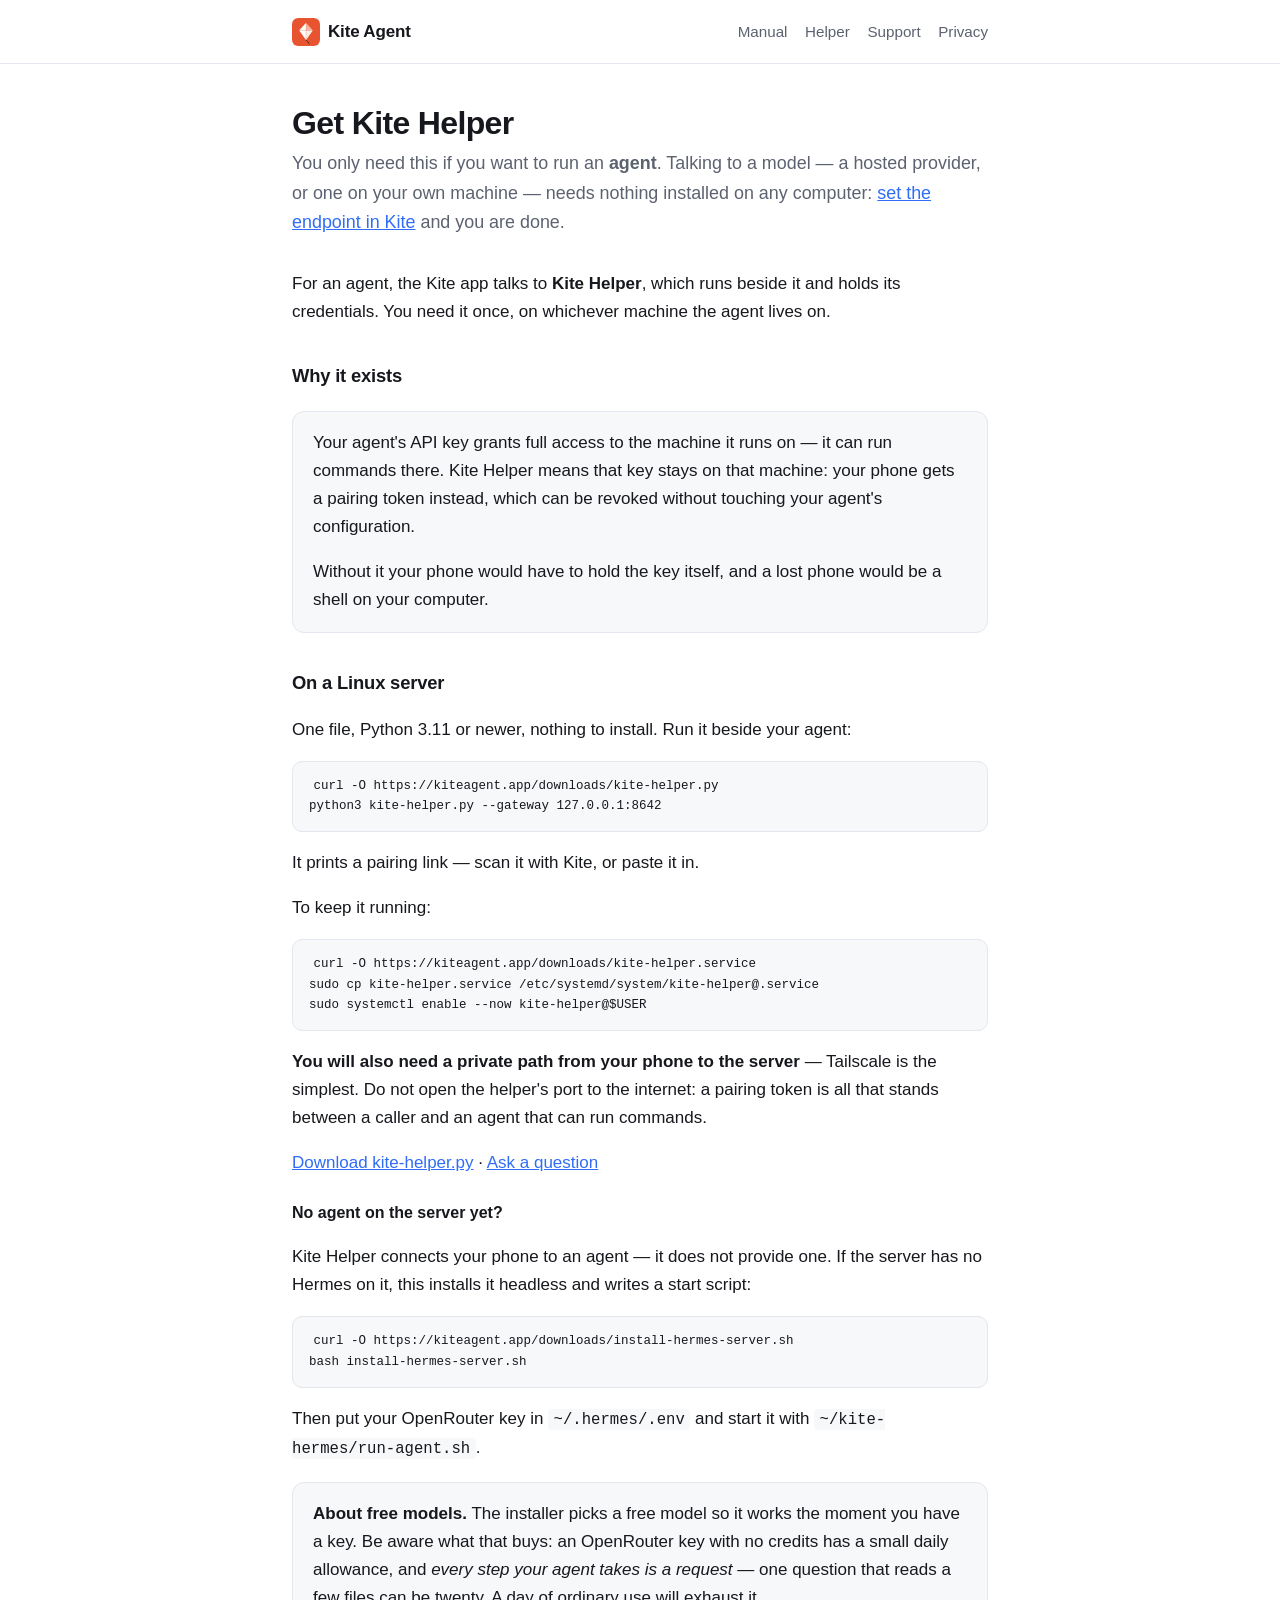
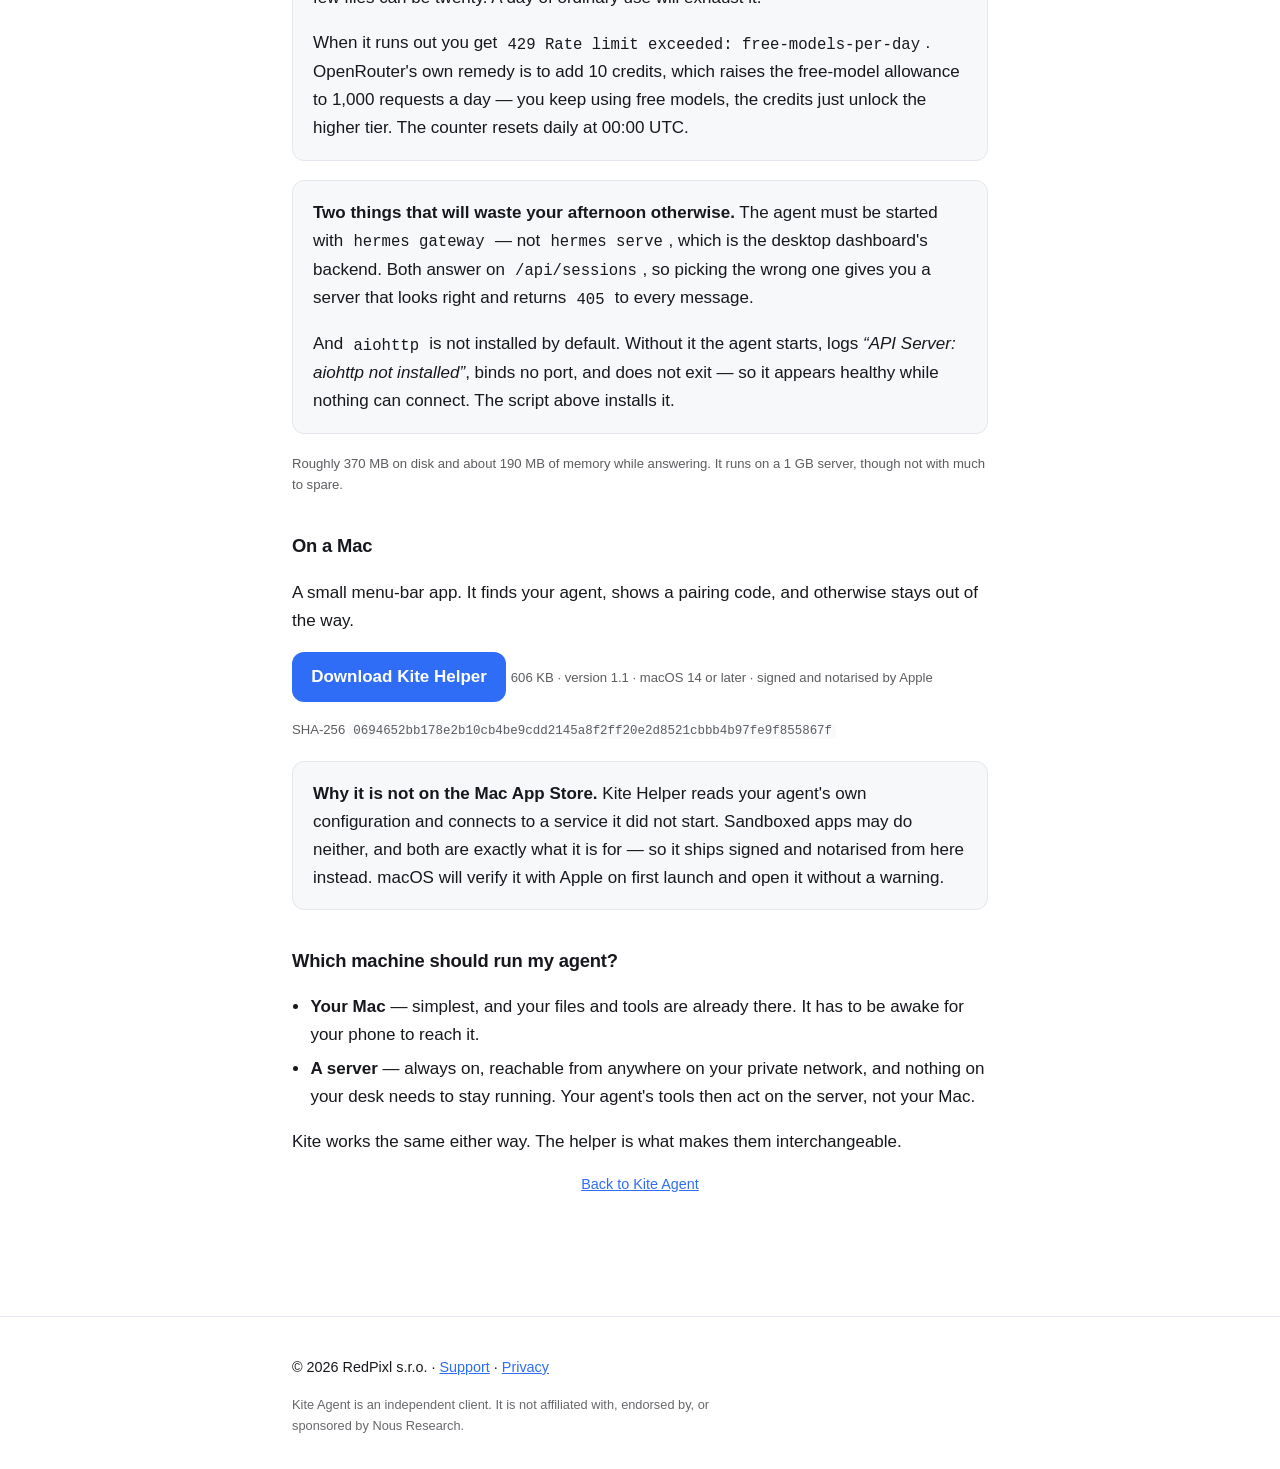
==== download.html @ 04863d1f "Kite Helper 1.1 — bug fixes and improvements Replaces the download with a freshly signed, notarised " ====
<!doctype html>
<html lang="en">
<head>
<meta charset="utf-8">
<meta name="viewport" content="width=device-width, initial-scale=1">
<title>Get Kite Helper — Kite Agent</title>
<meta name="description" content="Kite Helper connects your phone to the Hermes agent on your own machine. Available for Linux servers now; macOS with the app.">
<link rel="canonical" href="https://kiteagent.app/download.html">
<meta property="og:type" content="article">
<meta property="og:url" content="https://kiteagent.app/download.html">
<meta property="og:title" content="Get Kite Helper">
<meta property="og:image" content="https://kiteagent.app/share.png">
<meta name="twitter:card" content="summary_large_image">
<link rel="icon" href="/favicon-32.png" sizes="32x32">
<link rel="apple-touch-icon" href="/apple-touch-icon.png">
<meta name="theme-color" content="#E4552F">
<link rel="stylesheet" href="style.css?v=df9d82b9">
</head>
<body>
<header><div class="wrap">
  <a class="mark" href="/"><img src="/icon-96.png" alt="" width="28" height="28">Kite Agent</a>
  <nav><a href="/manual.html">Manual</a><a href="/download.html">Helper</a><a href="/support.html">Support</a><a href="/privacy.html">Privacy</a></nav>
</div></header>

<main class="wrap">
<h1>Get Kite Helper</h1>
<p class="lede">You only need this if you want to run an <strong>agent</strong>. Talking to a model — a hosted provider, or one on your own machine — needs nothing installed on any computer: <a href="/manual.html#model">set the endpoint in Kite</a> and you are done.</p>
<p>For an agent, the Kite app talks to <strong>Kite Helper</strong>, which runs beside it and holds its credentials. You need it once, on whichever machine the agent lives on.</p>

<h2>Why it exists</h2>
<div class="card">
<p>Your agent's API key grants full access to the machine it runs on — it can run commands there. Kite Helper means that key stays on that machine: your phone gets a pairing token instead, which can be revoked without touching your agent's configuration.</p>
<p>Without it your phone would have to hold the key itself, and a lost phone would be a shell on your computer.</p>
</div>

<h2>On a Linux server</h2>
<p>One file, Python 3.11 or newer, nothing to install. Run it beside your agent:</p>
<pre><code>curl -O https://kiteagent.app/downloads/kite-helper.py
python3 kite-helper.py --gateway 127.0.0.1:8642</code></pre>
<p>It prints a pairing link — scan it with Kite, or paste it in.</p>
<p>To keep it running:</p>
<pre><code>curl -O https://kiteagent.app/downloads/kite-helper.service
sudo cp kite-helper.service /etc/systemd/system/kite-helper@.service
sudo systemctl enable --now kite-helper@$USER</code></pre>
<p><strong>You will also need a private path from your phone to the server</strong> — Tailscale is the simplest. Do not open the helper's port to the internet: a pairing token is all that stands between a caller and an agent that can run commands.</p>
<p><a href="/downloads/kite-helper.py">Download kite-helper.py</a> · <a href="https://github.com/jirivatka/Kite-Agent-Support/discussions">Ask a question</a></p>

<h3>No agent on the server yet?</h3>
<p>Kite Helper connects your phone to an agent — it does not provide one. If the server has no Hermes on it, this installs it headless and writes a start script:</p>
<pre><code>curl -O https://kiteagent.app/downloads/install-hermes-server.sh
bash install-hermes-server.sh</code></pre>
<p>Then put your OpenRouter key in <code>~/.hermes/.env</code> and start it with <code>~/kite-hermes/run-agent.sh</code>.</p>
<div class="card">
<p><strong>About free models.</strong> The installer picks a free model so it works the moment you have a key. Be aware what that buys: an OpenRouter key with no credits has a small daily allowance, and <em>every step your agent takes is a request</em> — one question that reads a few files can be twenty. A day of ordinary use will exhaust it.</p>
<p>When it runs out you get <code>429 Rate limit exceeded: free-models-per-day</code>. OpenRouter's own remedy is to add 10 credits, which raises the free-model allowance to 1,000 requests a day — you keep using free models, the credits just unlock the higher tier. The counter resets daily at 00:00 UTC.</p>
</div>
<div class="card">
<p><strong>Two things that will waste your afternoon otherwise.</strong> The agent must be started with <code>hermes gateway</code> — not <code>hermes serve</code>, which is the desktop dashboard's backend. Both answer on <code>/api/sessions</code>, so picking the wrong one gives you a server that looks right and returns <code>405</code> to every message.</p>
<p>And <code>aiohttp</code> is not installed by default. Without it the agent starts, logs <em>“API Server: aiohttp not installed”</em>, binds no port, and does not exit — so it appears healthy while nothing can connect. The script above installs it.</p>
</div>
<p class="meta">Roughly 370 MB on disk and about 190 MB of memory while answering. It runs on a 1 GB server, though not with much to spare.</p>

<h2>On a Mac</h2>
<p>A small menu-bar app. It finds your agent, shows a pairing code, and otherwise stays out of the way.</p>
<p><a class="download" href="/downloads/KiteHelper.dmg">Download Kite Helper</a> <span class="meta">606 KB · version 1.1 · macOS 14 or later · signed and notarised by Apple</span></p>
<p class="meta">SHA-256 <code>0694652bb178e2b10cb4be9cdd2145a8f2ff20e2d8521cbbb4b97fe9f855867f</code></p>
<div class="card">
<p><strong>Why it is not on the Mac App Store.</strong> Kite Helper reads your agent's own configuration and connects to a service it did not start. Sandboxed apps may do neither, and both are exactly what it is for — so it ships signed and notarised from here instead. macOS will verify it with Apple on first launch and open it without a warning.</p>
</div>

<h2>Which machine should run my agent?</h2>
<ul>
  <li><strong>Your Mac</strong> — simplest, and your files and tools are already there. It has to be awake for your phone to reach it.</li>
  <li><strong>A server</strong> — always on, reachable from anywhere on your private network, and nothing on your desk needs to stay running. Your agent's tools then act on the server, not your Mac.</li>
</ul>
<p>Kite works the same either way. The helper is what makes them interchangeable.</p>

<p class="updated"><a href="/">Back to Kite Agent</a></p>
</main>

<footer><div class="wrap">
<p>© 2026 RedPixl s.r.o. · <a href="/support.html">Support</a> · <a href="/privacy.html">Privacy</a></p>
<p class="fineprint">Kite Agent is an independent client. It is not affiliated with, endorsed by, or sponsored by Nous Research.</p>
</div></footer>
<!-- Cloudflare Web Analytics — cookieless, no cross-site tracking. See /privacy.html -->
<script type='module' src='https://static.cloudflareinsights.com/beacon.min.js' data-cf-beacon='{"token": "73a5990c2cba4c96b40e4c8363a0e0a8"}'></script>
</body>
</html>
---- style.css ----
/* One stylesheet, no external assets — these pages must render if a CDN is
   blocked, and App Review fetches them from who-knows-where. */
:root {
  --ink: #16181d;
  --muted: #5c6270;
  --line: #e3e6ec;
  --bg: #ffffff;
  --accent: #2f6df6;
  --surface: #f7f8fa;
}
@media (prefers-color-scheme: dark) {
  :root {
    --ink: #e9ecf2; --muted: #9aa2b1; --line: #262a33;
    --bg: #0f1115; --accent: #6f9bff; --surface: #161920;
  }
}
* { box-sizing: border-box; }
body {
  margin: 0; background: var(--bg); color: var(--ink);
  font: 17px/1.65 -apple-system, BlinkMacSystemFont, "Segoe UI", Roboto, sans-serif;
  -webkit-text-size-adjust: 100%;
}
.wrap { max-width: 46rem; margin: 0 auto; padding: 2.5rem 1.25rem 5rem; }
/* Sticky, so the way out of a page is always one tap away rather than a scroll
   back to the top. Translucent rather than solid: content visibly passing under
   it reads as a layer, where an opaque bar reads as a gap in the page. */
header {
  position: sticky;
  top: 0;
  z-index: 20;
  border-bottom: 1px solid var(--line);
  background: var(--bg);
}
@supports (backdrop-filter: blur(1px)) {
  header {
    background: color-mix(in srgb, var(--bg) 80%, transparent);
    backdrop-filter: saturate(1.8) blur(14px);
    -webkit-backdrop-filter: saturate(1.8) blur(14px);
  }
}
/* Keeps any future in-page anchor from landing underneath the bar. */
html { scroll-padding-top: 4.5rem; }
header .wrap { padding: 1.1rem 1.25rem; display: flex; align-items: center; gap: .7rem; }
.mark { font-weight: 650; letter-spacing: -.01em; text-decoration: none; color: var(--ink); }
nav { margin-left: auto; display: flex; gap: 1.1rem; }
nav a { color: var(--muted); text-decoration: none; font-size: .95rem; }
nav a:hover { color: var(--ink); }
h1 { font-size: 2rem; line-height: 1.2; letter-spacing: -.02em; margin: 0 0 .4rem; }
h2 { font-size: 1.15rem; margin: 2.2rem 0 .6rem; letter-spacing: -.01em; }
h3 { font-size: 1rem; margin: 1.4rem 0 .4rem; }
p, li { color: var(--ink); }
.lede { font-size: 1.12rem; color: var(--muted); margin: 0 0 2rem; }
/* Centred, because it sits directly under the centred icon and wordmark —
   left-aligning it there reads as a mistake rather than a choice. */
.updated {
  color: var(--muted);
  font-size: .9rem;
  margin: 0 auto 2.5rem;
  text-align: center;
  max-width: 46ch;
}
a { color: var(--accent); }
ul { padding-left: 1.15rem; }
li { margin: .35rem 0; }
.card {
  background: var(--surface); border: 1px solid var(--line);
  border-radius: 12px; padding: 1.1rem 1.25rem; margin: 1.2rem 0;
}
.card p:last-child, .card ul:last-child { margin-bottom: 0; }
.card p:first-child { margin-top: 0; }
table { width: 100%; border-collapse: collapse; margin: 1rem 0; font-size: .96rem; }
th, td { text-align: left; padding: .55rem .6rem; border-bottom: 1px solid var(--line); vertical-align: top; }
th { color: var(--muted); font-weight: 600; font-size: .88rem; }
code { font-size: .92em; background: var(--surface); padding: .1em .35em; border-radius: 4px; }
footer { border-top: 1px solid var(--line); color: var(--muted); font-size: .9rem; }
footer .wrap { padding: 1.5rem 1.25rem; }

/* Wordmark: icon plus name. The icon carries the identity in a browser tab and
   on a home screen, where a text mark is invisible. */
.mark {
  display: inline-flex;
  align-items: center;
  gap: .5rem;
}
.mark img {
  border-radius: 22%;
  display: block;
}
/* Without this the name wraps under the icon on a narrow phone, which made the
   sticky bar 92px tall — a ninth of the screen, permanently. */
.mark { white-space: nowrap; }

/* ⚠️ The nav overflowed the viewport on a 375px phone — four links plus the
   wordmark measured 396px, so EVERY page scrolled sideways. On the site for an
   iPhone app, seen mostly on iPhones. It predates the screenshot work; it was
   found by measuring scrollWidth against clientWidth rather than by looking,
   because a 21px overflow is easy to miss and easy to blame on the page.
   Tightening the gap and letting the labels shrink keeps one row without
   hiding anything. */
@media (max-width: 430px) {
  header .wrap { gap: .4rem; }
  nav { gap: .7rem; }
  nav a { font-size: .85rem; }
}
@media (max-width: 360px) {
  nav { gap: .55rem; }
  nav a { font-size: .8rem; }
}

/* Attribution line. Deliberately quiet — it is a legal necessity, not a claim. */
.fineprint {
  font-size: .8rem;
  opacity: .65;
  margin-top: .5rem;
  max-width: 60ch;
}

/* The icon at a size where it reads as a product, near the end where someone
   has finished reading and is deciding whether they want it. */
.hero-mark {
  text-align: center;
  margin: 3.5rem 0 2rem;
}
.hero-mark img {
  border-radius: 22%;
  box-shadow: 0 8px 28px rgb(0 0 0 / .18);
  max-width: 40vw;
  height: auto;
}
.hero-mark p {
  margin-top: .9rem;
  font-weight: 600;
  letter-spacing: -.01em;
}


/* Screenshots — a grid, not a strip.
   A horizontal strip hides everything past the first two: people do not reliably
   scroll sideways, so four screenshots become two. A grid shows all six at once.
   The cost is size on a phone, where three columns become two — worth it, because
   recognising the shape of six screens beats reading one and missing the rest.
   auto-fit does the responsive work without media queries. */
.shots {
  display: grid;
  /* Three across, not auto-fit. auto-fit packed four into the row and
     orphaned two, which reads as a mistake; six in two rows of three is
     balanced. Two columns below 520px, where three would be unreadably narrow. */
  grid-template-columns: repeat(3, 1fr);
  gap: 1.25rem 1rem;
  margin: 2rem 0 2.5rem;
  max-width: 720px;
}
.shots figure { margin: 0; }

/* ---- Device frames ------------------------------------------------------
   A screenshot on a white page reads as a picture of an interface. The same
   screenshot inside a bezel reads as a phone someone is holding, and that is
   the difference between "here is a design" and "here is a thing that runs".

   Drawn in CSS rather than composited into the PNGs: the images stay exactly
   what the simulator produced, so they can go to App Store Connect unedited,
   and a frame that is CSS costs nothing to restyle later. It also stays sharp
   at any density, which a baked-in bezel does not. */
.device {
  display: block;
  padding: 5px;
  border-radius: 20px;
  background: linear-gradient(160deg, #d8dbe2, #a9aeb9 40%, #cfd3db);
  box-shadow:
    0 1px 0 rgb(255 255 255 / .55) inset,
    0 10px 28px rgb(0 0 0 / .18);
}
.device img {
  width: 100%;
  height: auto;
  display: block;
  border-radius: 15px;
  /* The screen sits inside the bezel, not flush with it. Without this line the
     bright screenshot bleeds into the light frame and the whole thing flattens
     back into a rectangle. */
  box-shadow: 0 0 0 1px rgb(0 0 0 / .28);
}
@media (prefers-color-scheme: dark) {
  .device {
    background: linear-gradient(160deg, #4a4f5a, #2b2f38 40%, #434853);
    box-shadow:
      0 1px 0 rgb(255 255 255 / .10) inset,
      0 10px 28px rgb(0 0 0 / .45);
  }
}

/* ---- The pair -----------------------------------------------------------
   The iPad behind, the phone in front and overhanging it. Overlap rather than
   two tidy objects side by side: side by side reads as a comparison chart,
   which invites working out how they differ. Overlapping reads as one product
   on two screens, which is the actual claim. */
.pair {
  position: relative;
  display: flex;
  align-items: flex-end;
  justify-content: center;
  margin: 2.5rem 0 1rem;
  padding-bottom: 1.5rem;
}
.device-pad { width: min(74%, 430px); border-radius: 26px; }
.device-pad img { border-radius: 21px; }
.device-phone {
  width: min(27%, 158px);
  /* Pulled left over the iPad and dropped below its bottom edge, so the phone
     clearly sits in front rather than merely beside. */
  margin-left: -9%;
  margin-bottom: -1.5rem;
  z-index: 1;
  cursor: zoom-in;
}
.pair-note {
  text-align: center;
  color: var(--muted);
  font-size: .92rem;
  max-width: 34rem;
  margin: 1.5rem auto 2.5rem;
}
@media (max-width: 520px) {
  /* The phone-over-iPad overlap needs width to stay legible. Below this the
     iPad alone says the same thing, and the phone screen is on the grid
     immediately underneath anyway.

     ⚠️ Written as `.pair .device-phone`, two classes, on purpose. As a single
     class it lost to `.shot { display: block }` further down the file — same
     specificity, later wins — so the phone stayed visible on a 375px screen and
     shoved the iPad off the edge. Raising specificity makes it independent of
     where these rules sit in the file, which is worth more than the tidiness of
     matching the selector above. */
  .pair .device-phone { display: none; }
  .pair .device-pad { width: 100%; }
  .pair { padding-bottom: 0; }
}

/* A slight vertical offset on the middle column. Six identical rectangles on a
   strict baseline read as a contact sheet; breaking the line makes it a group
   of objects. Only the middle one moves — offsetting alternates turns an even
   row into a zigzag, which is busier than the page's voice. */
.shots figure:nth-child(3n + 2) { transform: translateY(1.6rem); }
@media (max-width: 520px) {
  .shots figure:nth-child(3n + 2) { transform: none; }
}
.shots figcaption {
  margin-top: .5rem;
  font-size: .8rem;
  opacity: .7;
  text-align: center;
  line-height: 1.3;
}

@media (max-width: 520px) {
  .shots { grid-template-columns: repeat(2, 1fr); }
}

/* Command blocks. The download page is the only place the site asks anyone to
   type something, so this is the one place monospace earns its keep. */
pre {
  background: var(--surface);
  border: 1px solid var(--line);
  border-radius: 10px;
  padding: .9rem 1rem;
  overflow-x: auto;
  font-size: .85rem;
  line-height: 1.5;
}
pre code { font-family: ui-monospace, SFMono-Regular, Menlo, monospace; }

/* The one button on the site that downloads something. Given weight because a
   download page whose download is a text link reads as unfinished. */
.download {
  display: inline-block;
  background: var(--accent);
  color: #fff;
  padding: .7rem 1.2rem;
  border-radius: 12px;
  font-weight: 600;
  text-decoration: none;
}
.download:hover { opacity: .92; }
.meta { font-size: .82rem; opacity: .7; }
.meta code { font-size: .78rem; word-break: break-all; }


/* ---- Hero ---------------------------------------------------------------
   Centred, and the only centred block on the page. The rest is left-aligned
   prose, which is easier to read; a hero is looked at rather than read, and
   centring it separates the pitch from the explanation below it. */
.hero {
  text-align: center;
  margin: 1rem 0 2.5rem;
}
.hero h1 {
  font-size: clamp(2rem, 6vw, 2.6rem);
  margin: .5rem 0 .6rem;
}
.hero .lede {
  max-width: 38rem;
  margin: 0 auto 1.6rem;
}
/* Says the app is not out yet, before anyone taps a button expecting a
   download. The dot carries the meaning at a glance; the word carries it for
   anyone who cannot see the dot. */
.status {
  display: inline-flex;
  align-items: center;
  gap: .45rem;
  font-size: .8rem;
  font-weight: 600;
  letter-spacing: .02em;
  text-transform: uppercase;
  color: var(--muted);
  background: var(--surface);
  border: 1px solid var(--line);
  padding: .3rem .7rem;
  border-radius: 999px;
  margin: 0;
}
.status .dot {
  width: .45rem;
  height: .45rem;
  border-radius: 50%;
  background: #34a853;
}
.cta {
  display: flex;
  flex-wrap: wrap;
  gap: .6rem;
  justify-content: center;
  margin: 0 0 1.1rem;
}
/* The second action, weighted below the first without being hidden. */
.ghost {
  display: inline-block;
  padding: .7rem 1.2rem;
  border-radius: 12px;
  border: 1px solid var(--line);
  background: var(--surface);
  color: var(--ink);
  font-weight: 600;
  text-decoration: none;
}
.ghost:hover { border-color: var(--muted); }
.hero-note {
  font-size: .92rem;
  color: var(--muted);
  max-width: 34rem;
  margin: 0 auto;
}

/* ---- Screenshots, enlargeable ------------------------------------------- */
.shots { margin-inline: auto; }
.shot {
  display: block;
  cursor: zoom-in;
  border-radius: 20px;
}
.shot:focus-visible {
  outline: 2px solid var(--accent);
  outline-offset: 3px;
}
/* The whole device lifts, not the screen inside it. Moving the image alone
   slid the screenshot within its own bezel, which looked like a bug. */
.shot { transition: transform .18s ease, box-shadow .18s ease; }
.shot:hover {
  transform: translateY(-3px);
  box-shadow:
    0 1px 0 rgb(255 255 255 / .55) inset,
    0 16px 34px rgb(0 0 0 / .22);
}
.shots-hint {
  text-align: center;
  font-size: .82rem;
  color: var(--muted);
  /* ⚠️ Positive, not the -1.4rem it used to be. That negative pull was tuned
     for a flat grid; once the middle column drops by 1.6rem the last caption
     lands on top of this line. The offset has to be paid back here. */
  margin: 2.6rem 0 2.5rem;
}
@media (max-width: 520px) {
  /* No stagger below this width, so no debt to repay. */
  .shots-hint { margin: 1rem 0 2.5rem; }
}

/* ---- The viewer ---------------------------------------------------------
   Controls sit below the image rather than over its edges: a phone screenshot
   is nearly as tall as the viewport, so edge arrows would land on top of the
   thing being looked at, and on a narrow screen on top of each other. */
#lightbox {
  border: 0;
  padding: 0;
  margin: 0;
  width: 100vw;
  height: 100dvh;
  max-width: 100vw;
  max-height: 100dvh;
  background: transparent;
  color: #fff;
  overflow: hidden;
}
#lightbox[open] {
  display: flex;
  flex-direction: column;
  align-items: center;
  justify-content: center;
  gap: .9rem;
}
#lightbox::backdrop {
  background: rgb(8 9 12 / .88);
  backdrop-filter: blur(6px);
  -webkit-backdrop-filter: blur(6px);
}
#lb-img {
  /* A definite height plus the known aspect ratio reserves the box before the
     image loads. With width/height auto it measures 0x0 until the bytes arrive,
     so the caption and arrows snap into place a beat later — small, but it is
     the first thing that happens when someone taps a screenshot.
     Every screenshot is 900x1956, so one ratio covers all six. */
  height: min(78dvh, calc(min(92vw, 22rem) * 1956 / 900));
  width: auto;
  aspect-ratio: 900 / 1956;
  object-fit: contain;
  border-radius: 20px;
  box-shadow: 0 18px 50px rgb(0 0 0 / .5);
}
.lb-cap {
  margin: 0;
  font-size: .95rem;
  text-align: center;
  max-width: 26rem;
  padding: 0 1rem;
}
.lb-controls {
  display: flex;
  align-items: center;
  gap: 1.4rem;
}
.lb-count {
  font-size: .85rem;
  opacity: .75;
  font-variant-numeric: tabular-nums;
  min-width: 3.5rem;
  text-align: center;
}
/* 44px minimum, the size a thumb actually hits. */
.lb-nav, .lb-close {
  width: 44px;
  height: 44px;
  border-radius: 50%;
  border: 1px solid rgb(255 255 255 / .25);
  background: rgb(255 255 255 / .10);
  color: #fff;
  font-size: 1.5rem;
  line-height: 1;
  cursor: pointer;
  display: flex;
  align-items: center;
  justify-content: center;
}
.lb-nav:hover, .lb-close:hover { background: rgb(255 255 255 / .2); }
.lb-close {
  position: fixed;
  top: max(1rem, env(safe-area-inset-top));
  right: 1rem;
  font-size: 1.7rem;
}
@media (prefers-reduced-motion: reduce) {
  .shot { transition: none; }
  .shot:hover { transform: none; }
  .shots figure:nth-child(3n + 2) { transform: none; }
}


/* A sticky bar is on screen the whole time, so on a phone it is worth the few
   pixels it costs to keep it shallow. */
@media (max-width: 420px) {
  header .wrap { padding: .75rem 1rem; }
  .mark { font-size: .97rem; gap: .45rem; }
  nav { gap: .85rem; }
  nav a { font-size: .88rem; }
  /* Stacked buttons at their natural widths look ragged; matching them reads
     as a pair of choices rather than two unrelated links. */
  .cta { flex-direction: column; align-items: center; }
  .cta a { width: 100%; max-width: 17rem; text-align: center; }
  .lb-cap { font-size: .88rem; }
  .lb-controls { gap: 1.1rem; }
}

/* ---- Forms ---------------------------------------------------------------
   Only the updates page has any. Deliberately plain: a signup form that looks
   like a marketing widget invites the suspicion the rest of the site spends
   its time dispelling. */
.field {
  display: block;
  margin: 1.4rem 0 1rem;
}
.field span {
  display: block;
  font-size: .9rem;
  color: var(--muted);
  margin-bottom: .35rem;
}
.field input {
  width: 100%;
  font: inherit;
  color: var(--ink);
  background: var(--bg);
  border: 1px solid var(--line);
  border-radius: 12px;
  padding: .7rem .9rem;
}
.field input:focus {
  outline: 2px solid var(--accent);
  outline-offset: 1px;
  border-color: transparent;
}
.consent {
  display: flex;
  gap: .6rem;
  align-items: flex-start;
  margin: 0 0 1.2rem;
  font-size: .95rem;
  line-height: 1.5;
}
/* 20px, and the whole label is the target — a consent tick that is hard to hit
   is a consent tick people mis-tap. */
.consent input {
  width: 20px;
  height: 20px;
  margin-top: .15rem;
  flex: none;
  accent-color: var(--accent);
}
/* The honeypot. Off-screen rather than display:none, which some bots skip. */
#website {
  position: absolute;
  left: -9999px;
  width: 1px;
  height: 1px;
  opacity: 0;
}
.formnote {
  font-size: .9rem;
  margin: .8rem 0 0;
  min-height: 1.2em;
  color: var(--muted);
}
.formnote.good { color: #1a7f37; }
.formnote.bad  { color: #b3261e; }
@media (prefers-color-scheme: dark) {
  .formnote.good { color: #4ac26b; }
  .formnote.bad  { color: #ff7b72; }
}
button.download, button.ghost { border: 0; cursor: pointer; font: inherit; }
button.ghost { border: 1px solid var(--line); }
button:disabled { opacity: .6; cursor: default; }


/* ---- The spoken phrase -------------------------------------------------
   A voice feature is hard to show and easy to say. This is the one part of
   Kite that has no screen at all, so the page gives it the words instead of a
   picture.

   ⚠️ Deliberately no Siri logo or orb: Apple does not license those for
   third-party marketing. The bubble carries only the phrase a person actually
   says, which is ours and is also the exact invocation the App Intent
   registers — so it stays true as documentation, not just decoration. */
/* ⚠️ Quieter than it was. This first sat directly under the screenshots, above
   "Bring your own model" and "Or your own agent" — giving the smallest feature
   more weight than the reason the app exists. It now illustrates the bullet it
   belongs to, and is sized accordingly. */
.say {
  margin: 1.75rem 0;
  padding: 1.25rem 1.25rem;
  border: 1px solid var(--line);
  border-radius: 16px;
  background: var(--surface);
  text-align: center;
}
.say-label {
  margin: 0 0 .75rem;
  font-size: .72rem;
  letter-spacing: .14em;
  text-transform: uppercase;
  color: var(--muted);
}
.say-bubble {
  display: inline-block;
  margin: 0;
  padding: .6rem 1rem;
  border-radius: 20px 20px 20px 6px;   /* a tail, so it reads as speech */
  background: var(--bg);
  border: 1px solid var(--line);
  font-size: 1.02rem;
  line-height: 1.4;
  /* Balanced so the phrase never breaks after one word on a narrow screen. */
  text-wrap: balance;
  max-width: 24rem;
}
/* ⚠️ Two bubbles, not one. The first version showed
   "Ask Kite what's using my disk space" as a single sentence, which is not how
   it works: the registered phrase carries no parameter, so Siri asks "What
   should I ask?" and waits. Showing one utterance promised an interaction the
   app does not have. */
.say-reply {
  margin: .55rem auto;
  max-width: 24rem;
  font-size: .95rem;
  color: var(--muted);
  font-style: italic;
}
.say-bubble + .say-reply + .say-bubble {
  border-radius: 20px 20px 6px 20px;   /* tail on the other side — your turn again */
}

.say-note {
  margin: 1rem auto 0;
  max-width: 32rem;
  font-size: .9rem;
  color: var(--muted);
}
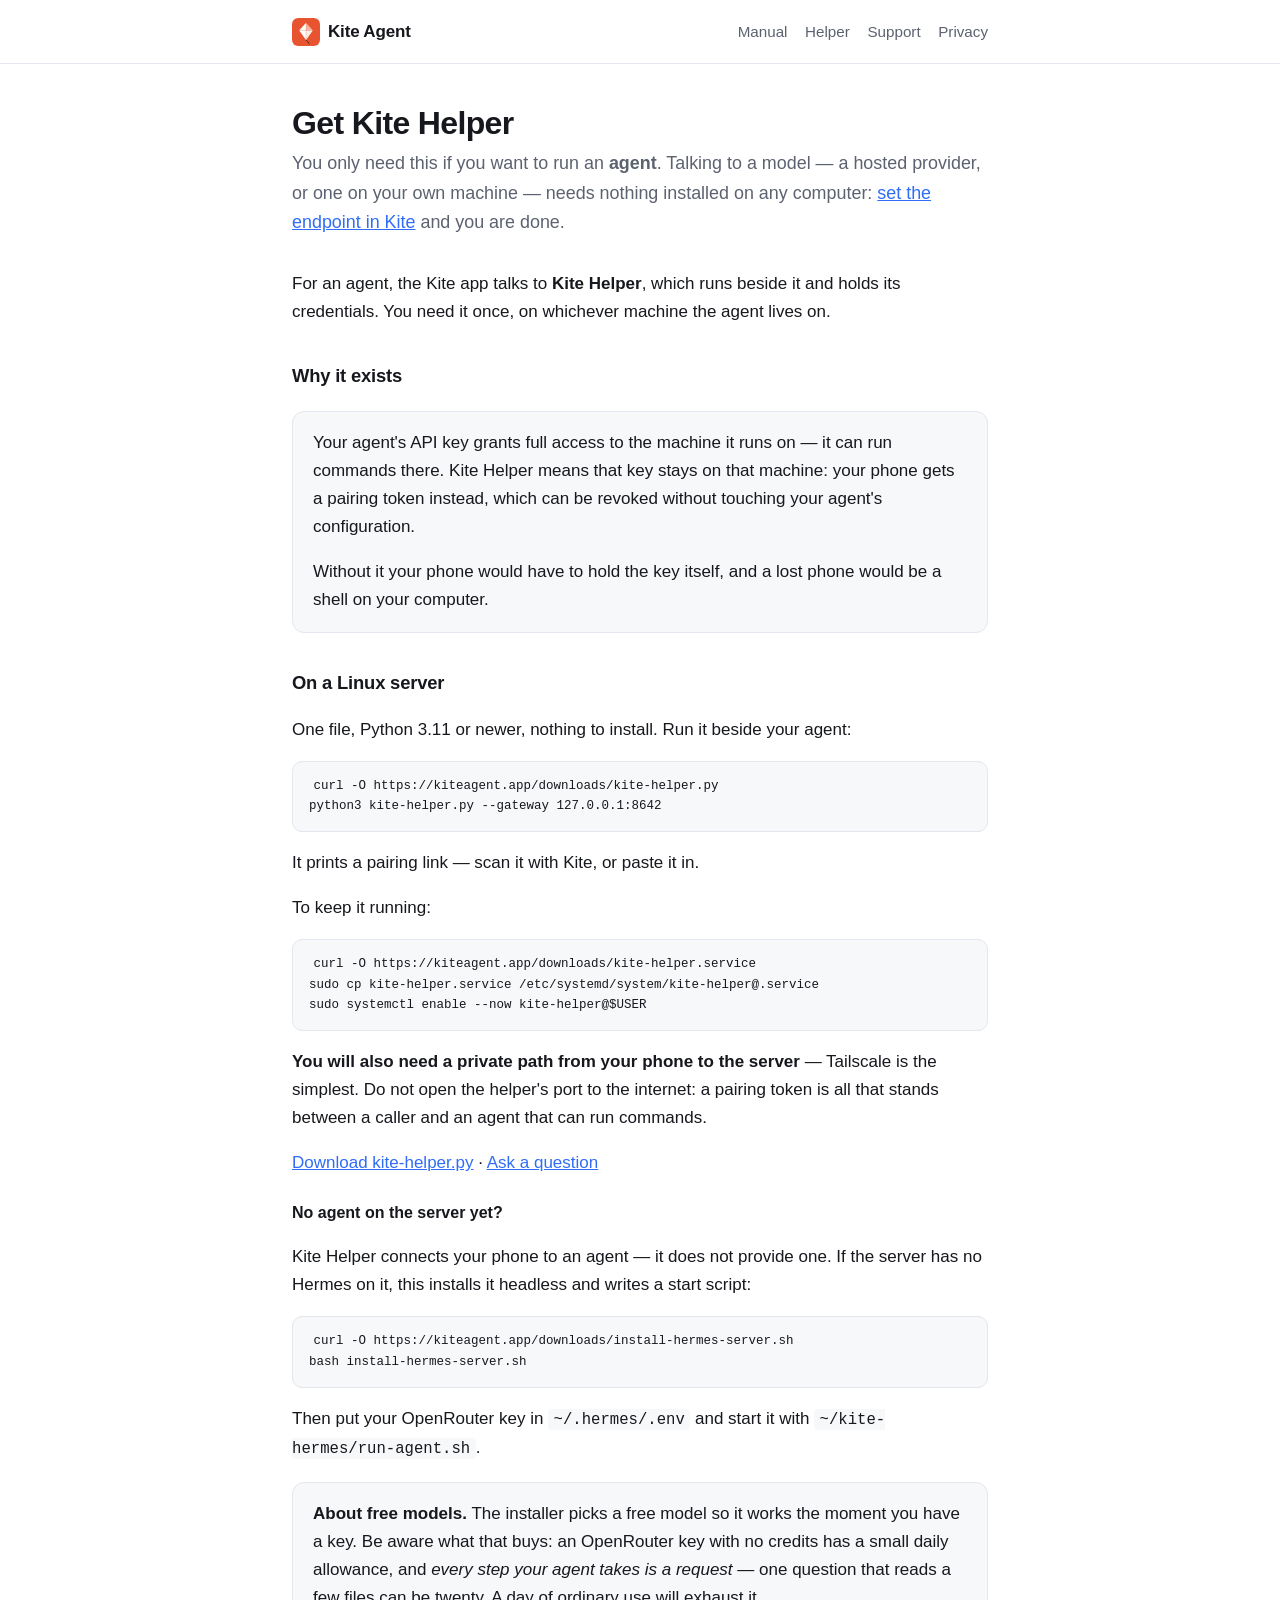
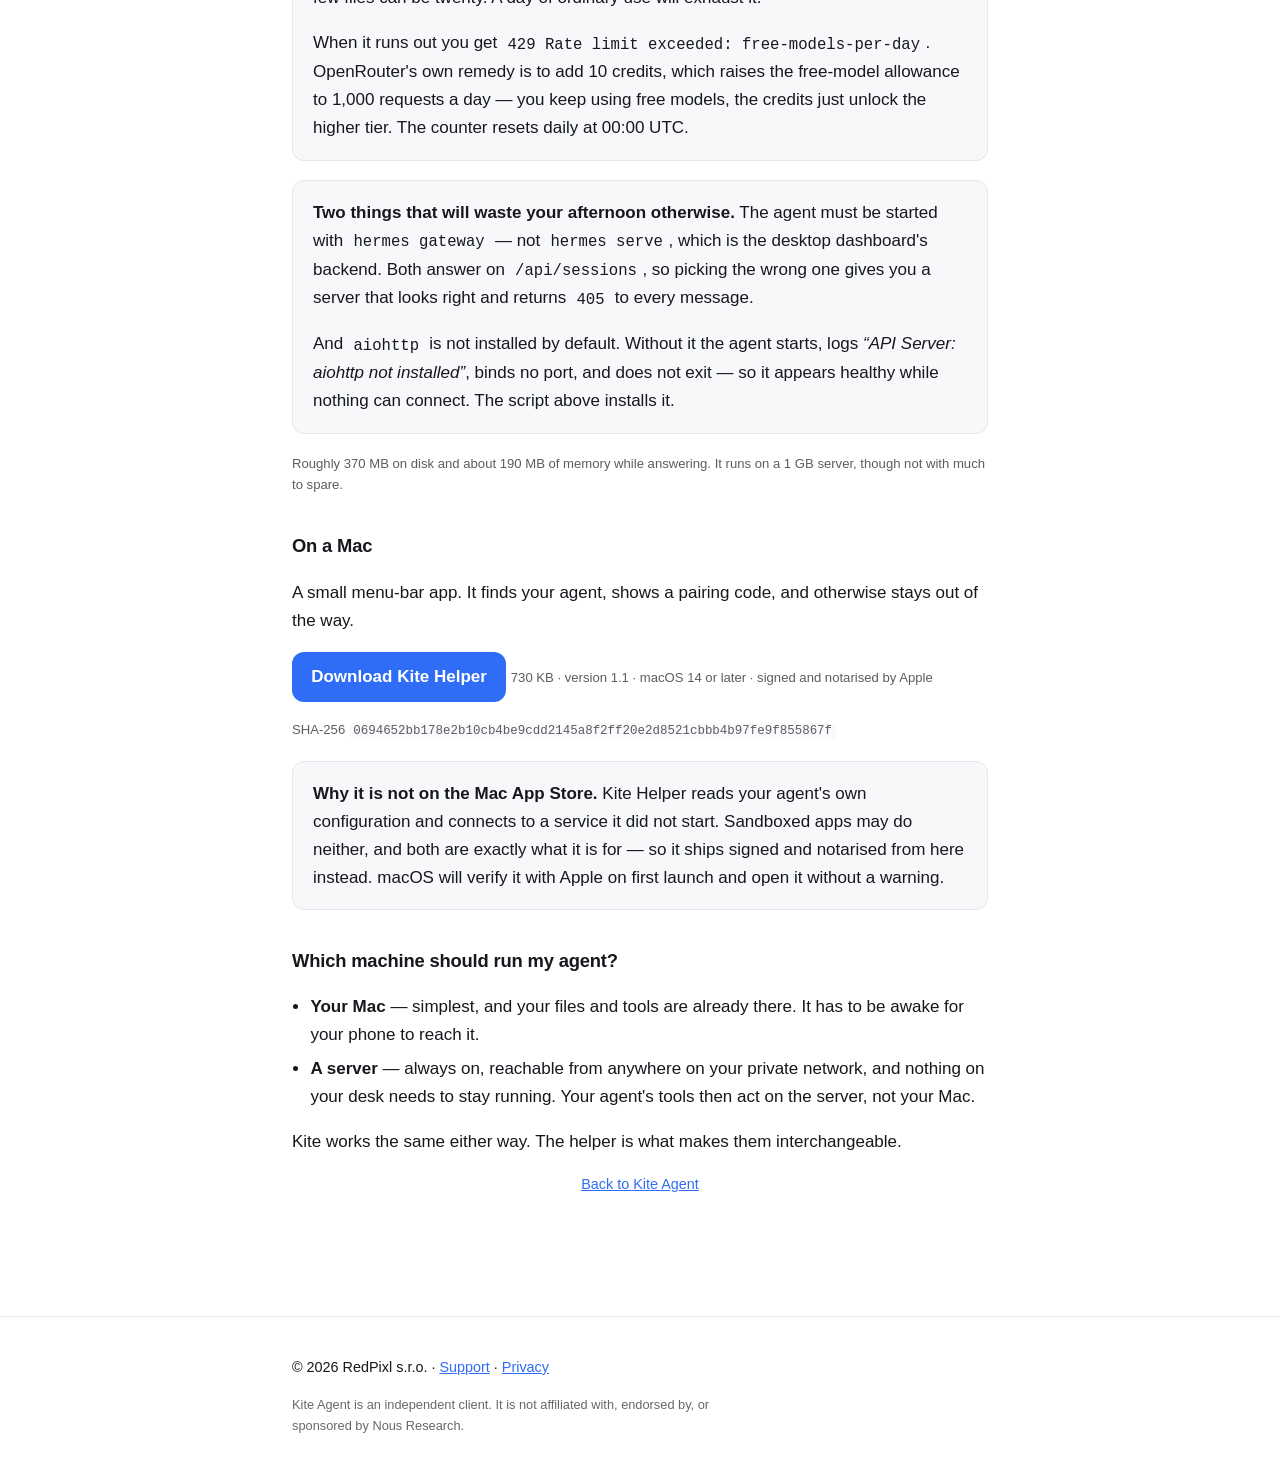
==== commit 96d8807a: "Kite Helper 1.1 build 3 — adds the app icon The helper had shipped with no icon at all: a generic bl" ====
--- a/download.html
+++ b/download.html
@@ -62,7 +62,7 @@
 
 <h2>On a Mac</h2>
 <p>A small menu-bar app. It finds your agent, shows a pairing code, and otherwise stays out of the way.</p>
-<p><a class="download" href="/downloads/KiteHelper.dmg">Download Kite Helper</a> <span class="meta">606 KB · version 1.1 · macOS 14 or later · signed and notarised by Apple</span></p>
+<p><a class="download" href="/downloads/KiteHelper.dmg">Download Kite Helper</a> <span class="meta">730 KB · version 1.1 · macOS 14 or later · signed and notarised by Apple</span></p>
 <p class="meta">SHA-256 <code>0694652bb178e2b10cb4be9cdd2145a8f2ff20e2d8521cbbb4b97fe9f855867f</code></p>
 <div class="card">
 <p><strong>Why it is not on the Mac App Store.</strong> Kite Helper reads your agent's own configuration and connects to a service it did not start. Sandboxed apps may do neither, and both are exactly what it is for — so it ships signed and notarised from here instead. macOS will verify it with Apple on first launch and open it without a warning.</p>
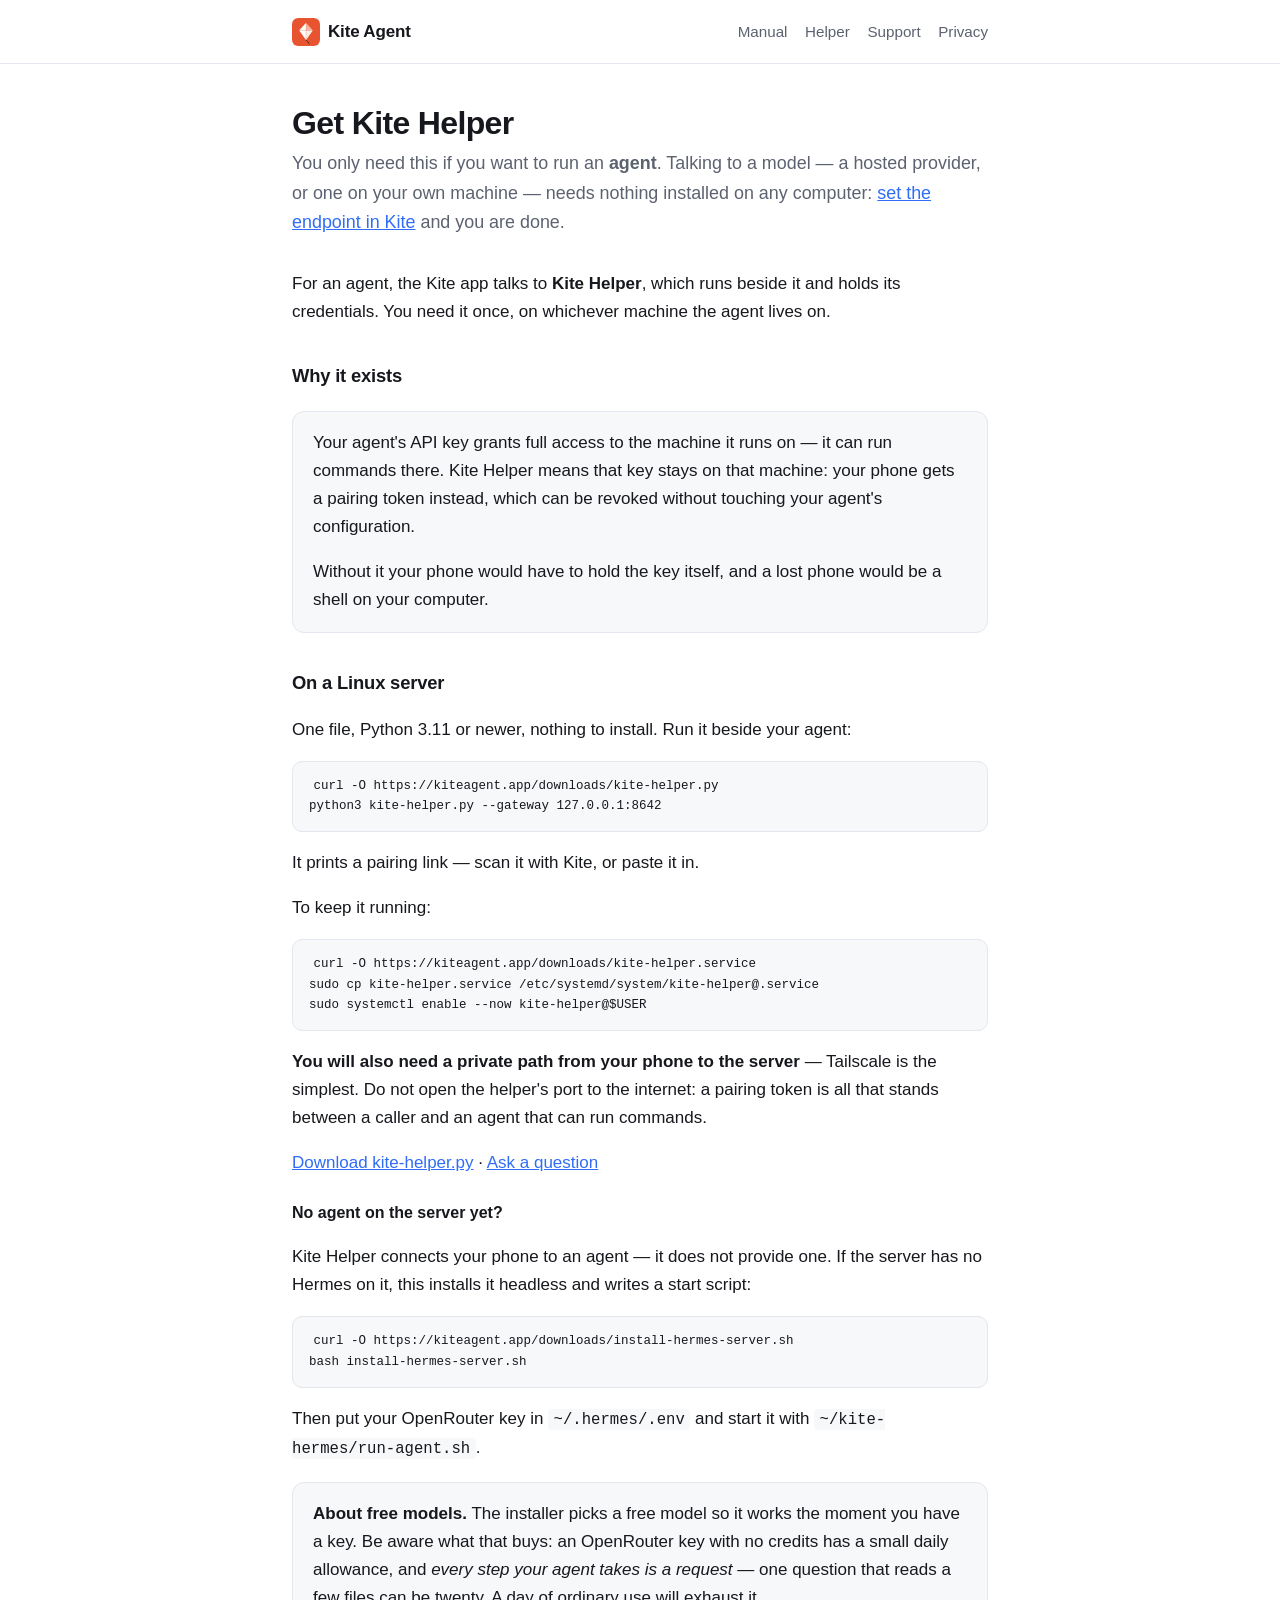
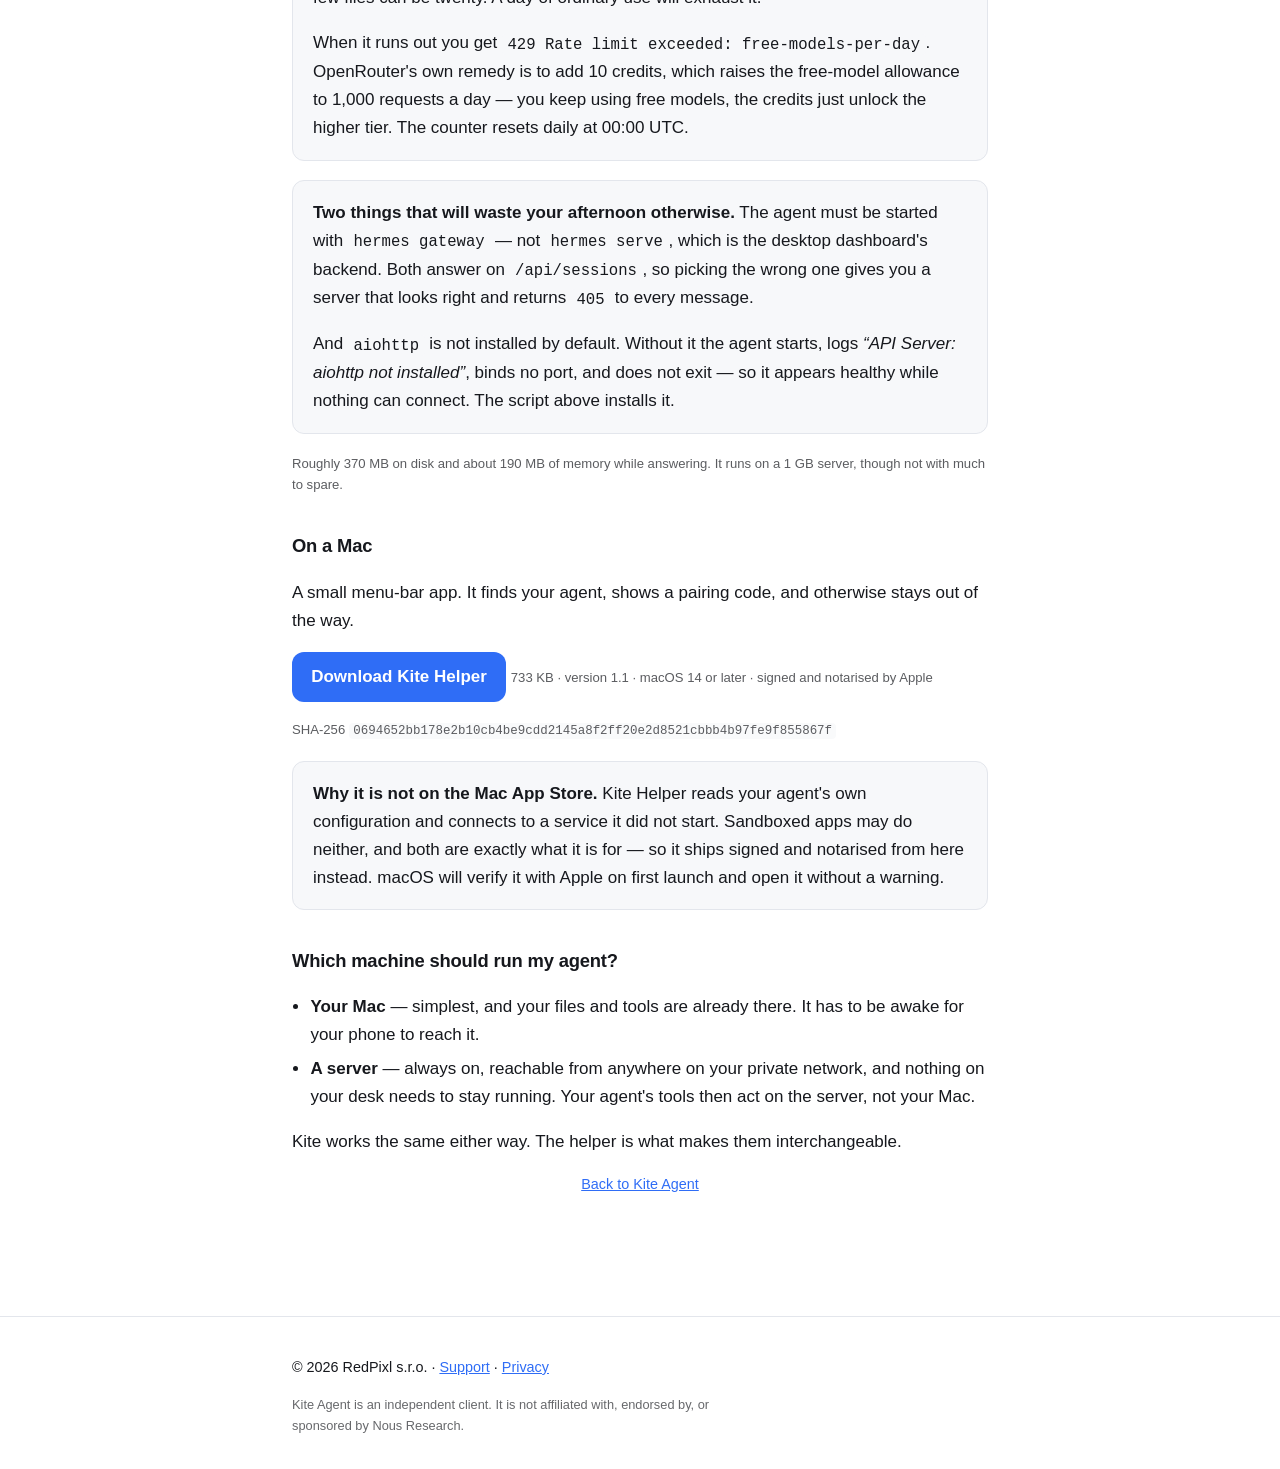
==== commit 9fe30e7f: "Kite Helper 1.1 build 4 — show the version, name the right thing as broken Two fixes on top of build" ====
--- a/download.html
+++ b/download.html
@@ -62,7 +62,7 @@
 
 <h2>On a Mac</h2>
 <p>A small menu-bar app. It finds your agent, shows a pairing code, and otherwise stays out of the way.</p>
-<p><a class="download" href="/downloads/KiteHelper.dmg">Download Kite Helper</a> <span class="meta">730 KB · version 1.1 · macOS 14 or later · signed and notarised by Apple</span></p>
+<p><a class="download" href="/downloads/KiteHelper.dmg">Download Kite Helper</a> <span class="meta">733 KB · version 1.1 · macOS 14 or later · signed and notarised by Apple</span></p>
 <p class="meta">SHA-256 <code>0694652bb178e2b10cb4be9cdd2145a8f2ff20e2d8521cbbb4b97fe9f855867f</code></p>
 <div class="card">
 <p><strong>Why it is not on the Mac App Store.</strong> Kite Helper reads your agent's own configuration and connects to a service it did not start. Sandboxed apps may do neither, and both are exactly what it is for — so it ships signed and notarised from here instead. macOS will verify it with Apple on first launch and open it without a warning.</p>
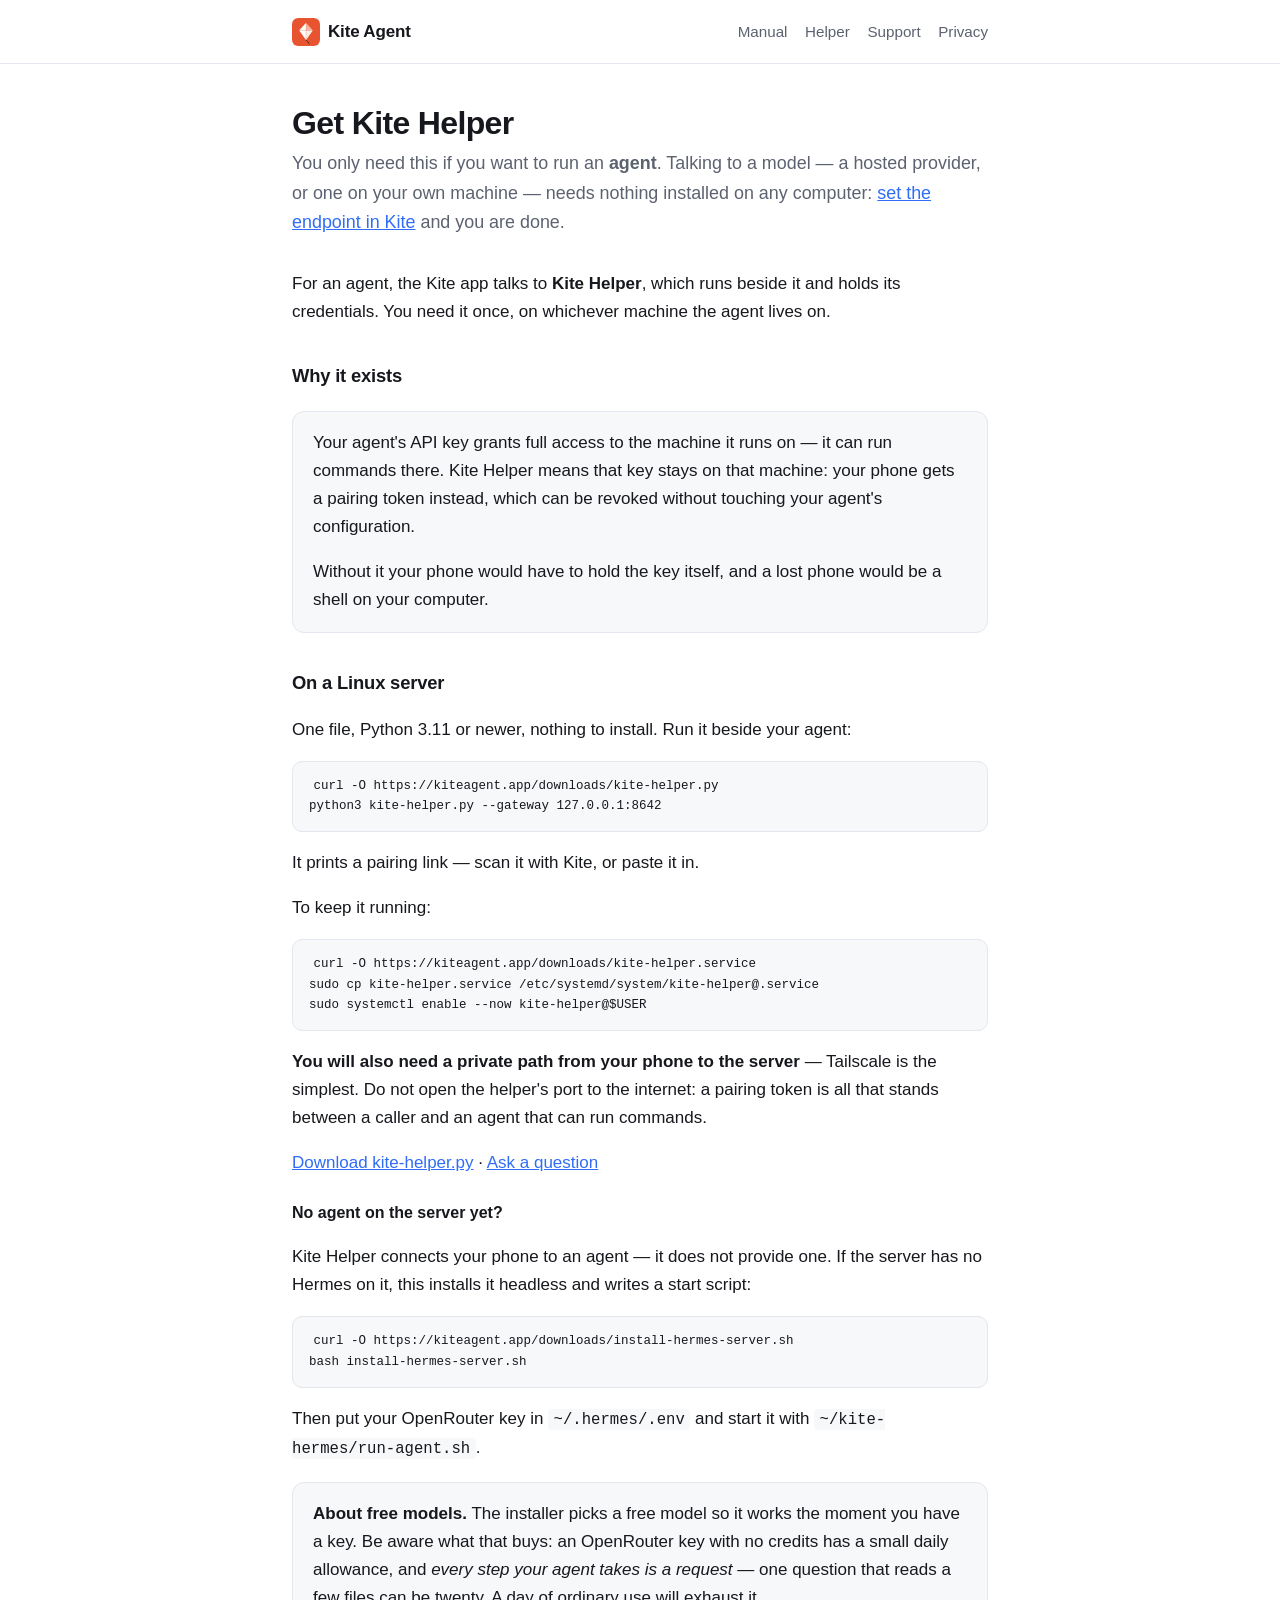
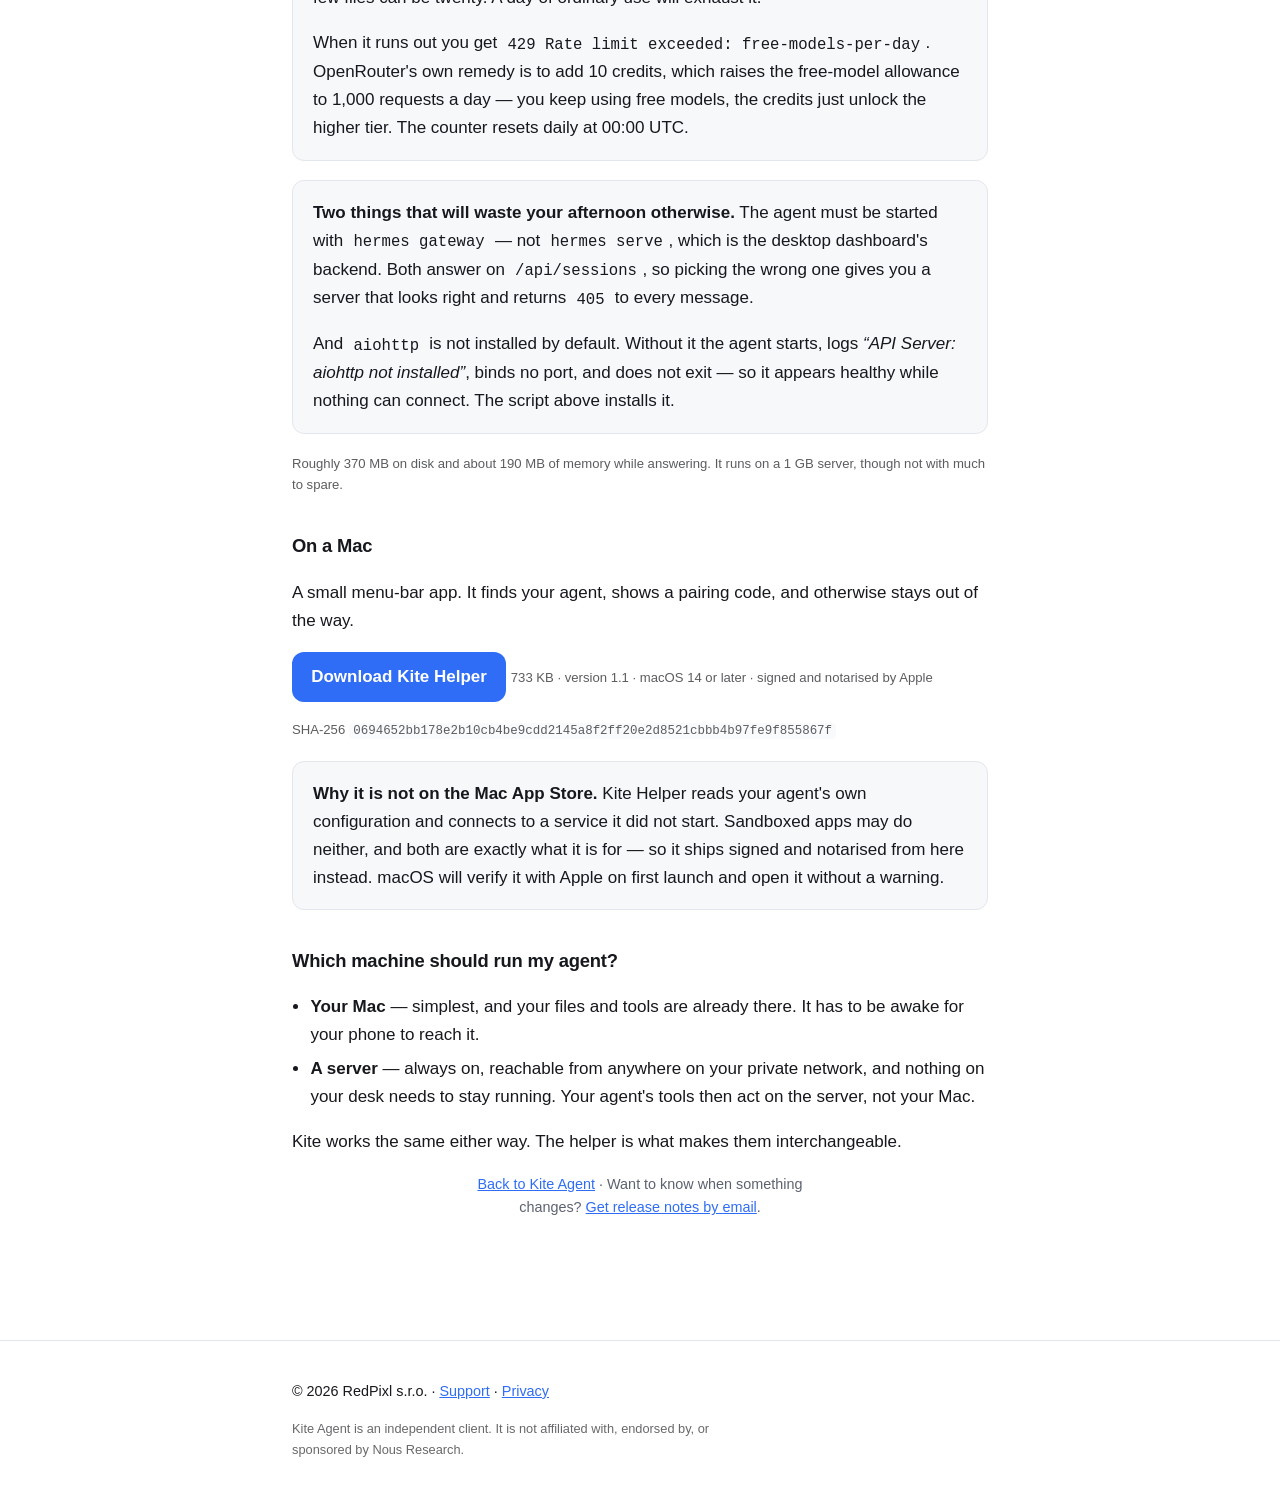
==== commit ca53069d: "Widen the release-notes signup link and drop pre-launch framing Reword "Email me when it ships" to "" ====
--- a/download.html
+++ b/download.html
@@ -75,7 +75,7 @@
 </ul>
 <p>Kite works the same either way. The helper is what makes them interchangeable.</p>
 
-<p class="updated"><a href="/">Back to Kite Agent</a></p>
+<p class="updated"><a href="/">Back to Kite Agent</a> · Want to know when something changes? <a href="/updates.html">Get release notes by email</a>.</p>
 </main>
 
 <footer><div class="wrap">
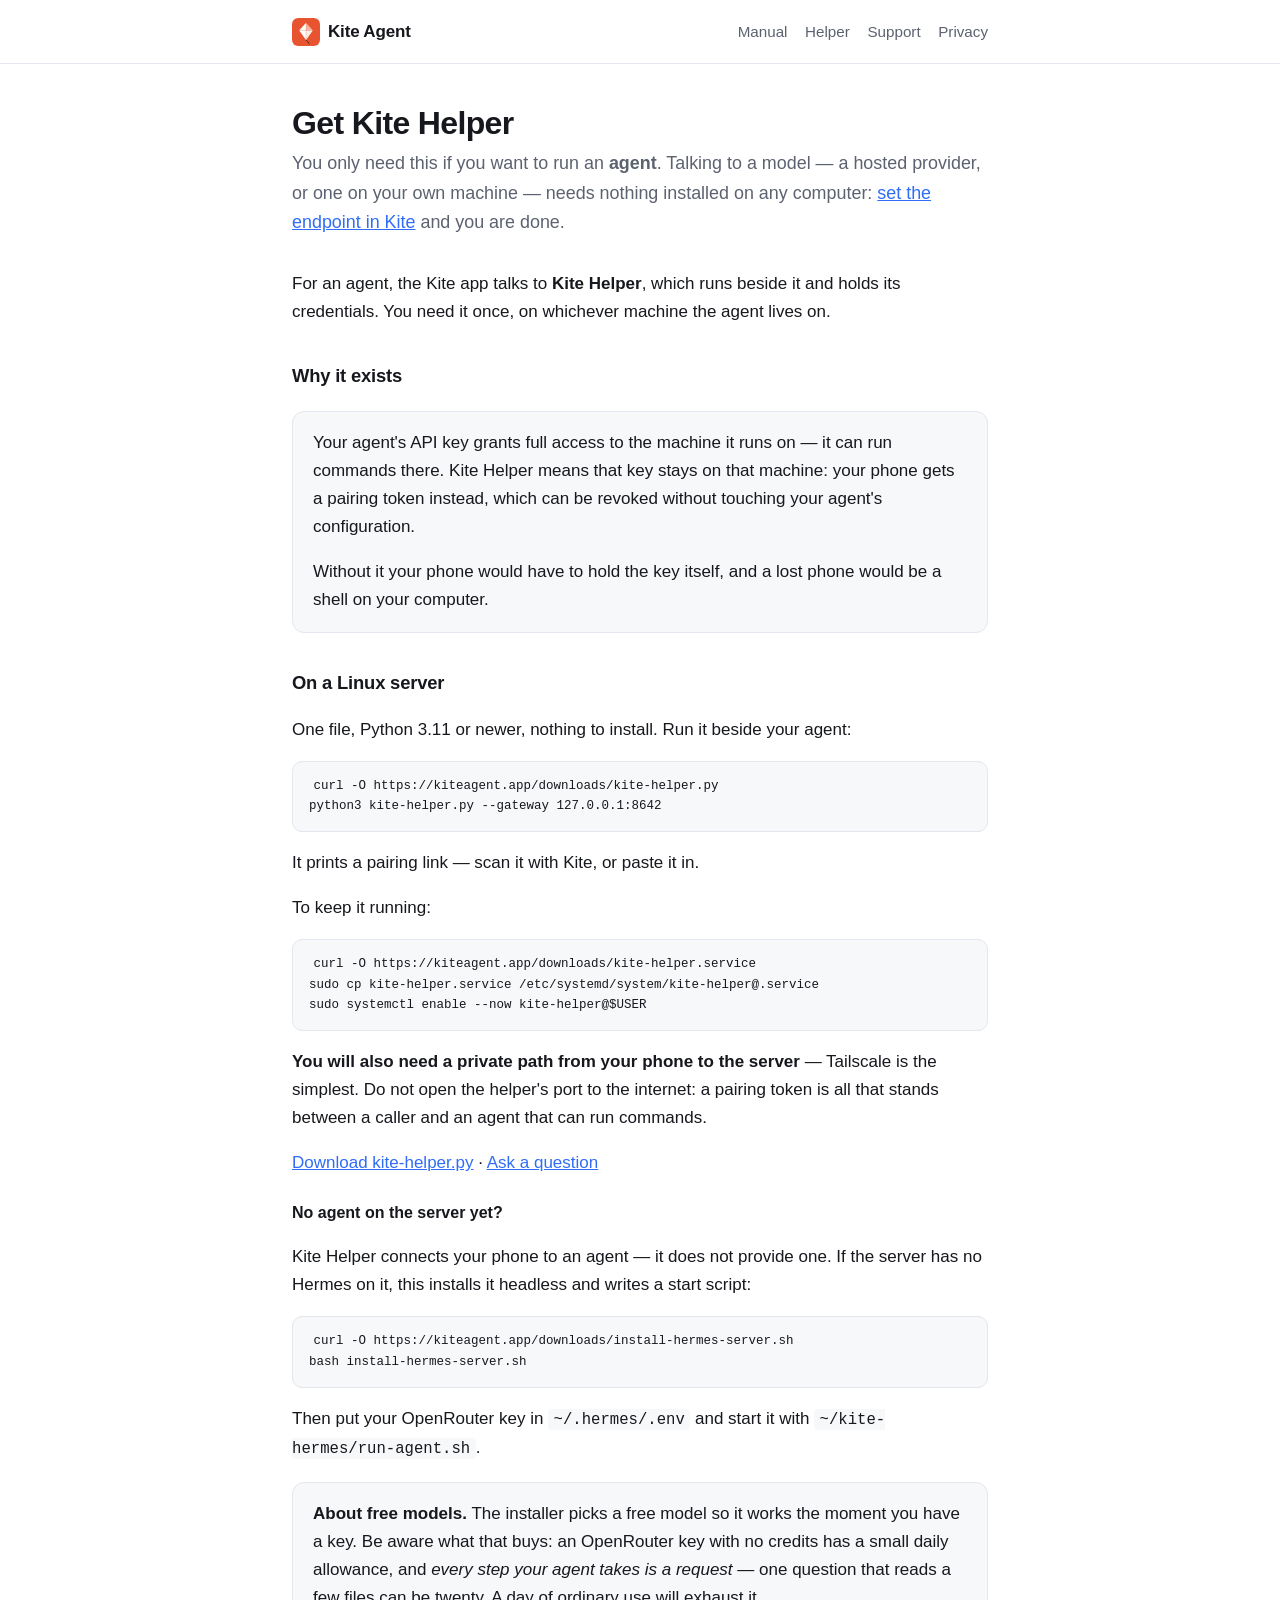
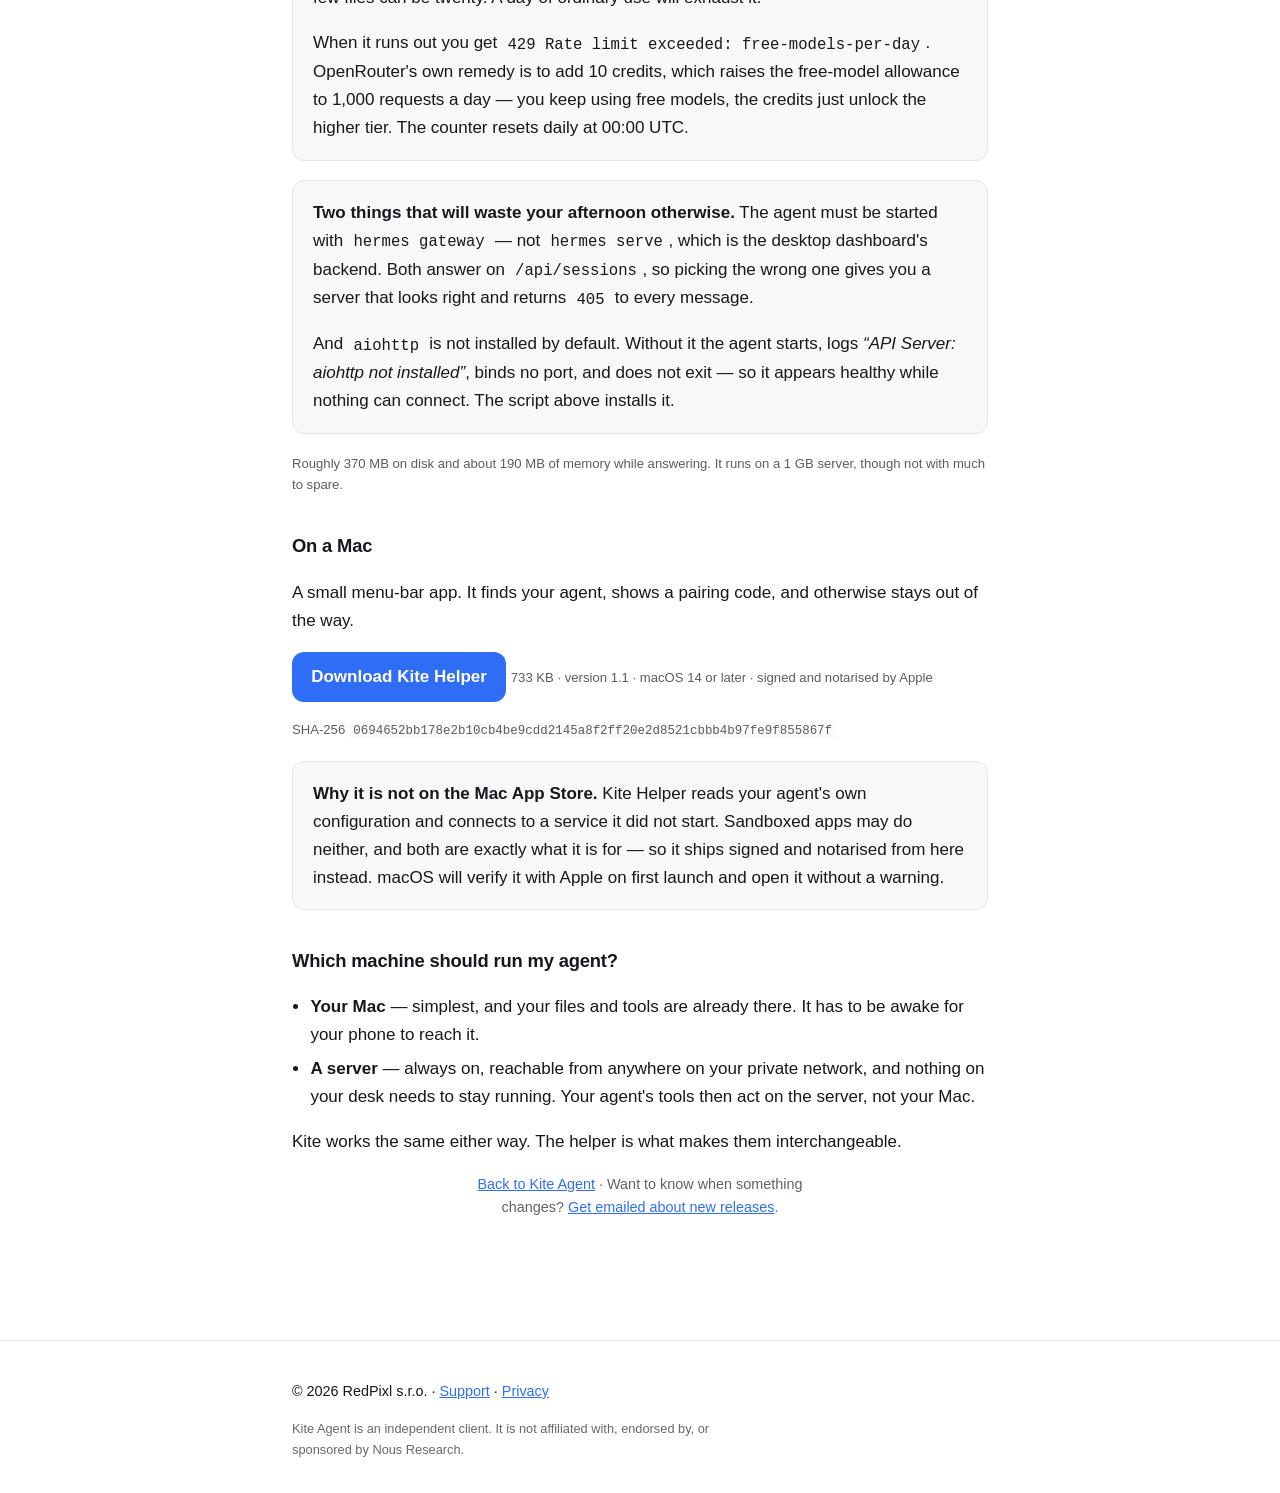
==== commit f5057938: "Reword release-notes CTA to match the signup page's own copy "Get release notes by email" read a bit" ====
--- a/download.html
+++ b/download.html
@@ -75,7 +75,7 @@
 </ul>
 <p>Kite works the same either way. The helper is what makes them interchangeable.</p>
 
-<p class="updated"><a href="/">Back to Kite Agent</a> · Want to know when something changes? <a href="/updates.html">Get release notes by email</a>.</p>
+<p class="updated"><a href="/">Back to Kite Agent</a> · Want to know when something changes? <a href="/updates.html">Get emailed about new releases</a>.</p>
 </main>
 
 <footer><div class="wrap">
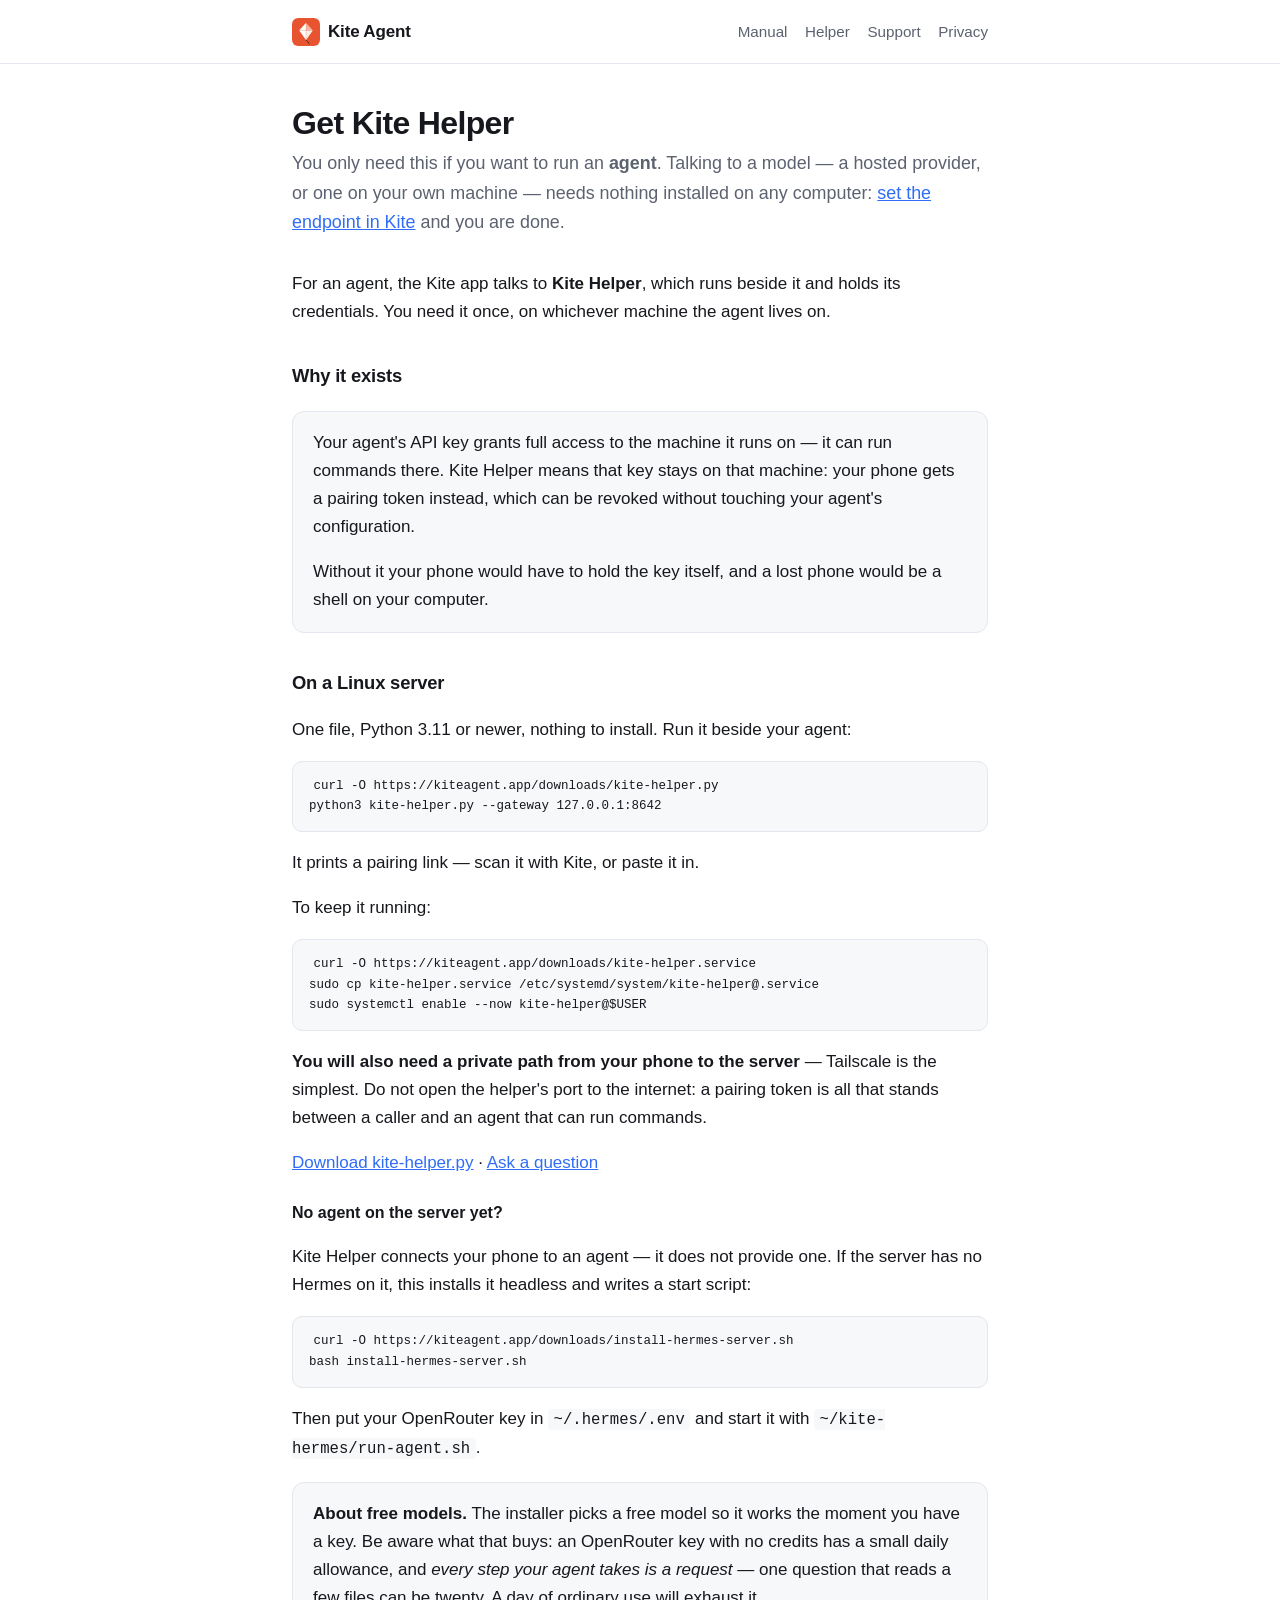
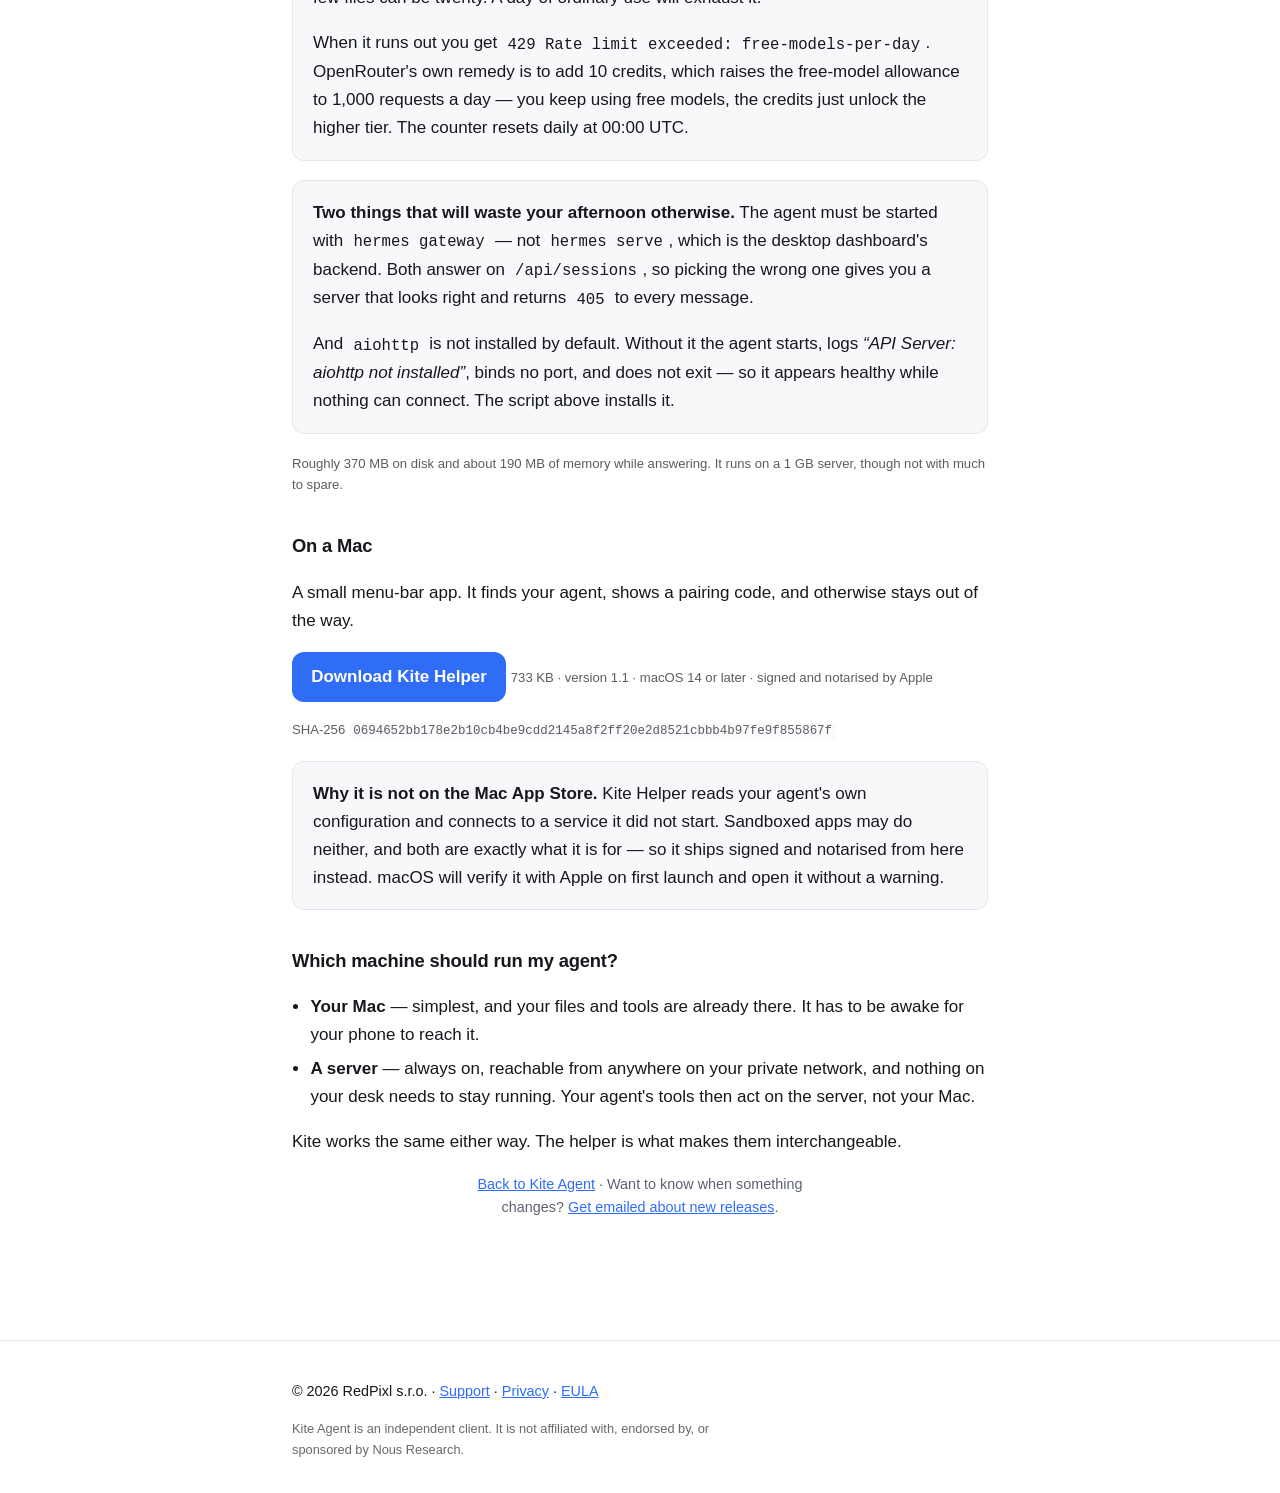
==== commit 753b528b: "Add an End-User License Agreement for the Kite Agent app New eula.html: license grant, explicit no-r" ====
--- a/download.html
+++ b/download.html
@@ -14,7 +14,7 @@
 <link rel="icon" href="/favicon-32.png" sizes="32x32">
 <link rel="apple-touch-icon" href="/apple-touch-icon.png">
 <meta name="theme-color" content="#E4552F">
-<link rel="stylesheet" href="style.css?v=df9d82b9">
+<link rel="stylesheet" href="style.css?v=83cd55fb">
 </head>
 <body>
 <header><div class="wrap">
@@ -79,7 +79,7 @@
 </main>
 
 <footer><div class="wrap">
-<p>© 2026 RedPixl s.r.o. · <a href="/support.html">Support</a> · <a href="/privacy.html">Privacy</a></p>
+<p>© 2026 RedPixl s.r.o. · <a href="/support.html">Support</a> · <a href="/privacy.html">Privacy</a> · <a href="/eula.html">EULA</a></p>
 <p class="fineprint">Kite Agent is an independent client. It is not affiliated with, endorsed by, or sponsored by Nous Research.</p>
 </div></footer>
 <!-- Cloudflare Web Analytics — cookieless, no cross-site tracking. See /privacy.html -->
--- a/style.css
+++ b/style.css
@@ -115,6 +115,26 @@
   max-width: 60ch;
 }
 
+/* ---- Launch film --------------------------------------------------------
+   Full column width, 16:9. The film is dark (#0f1115) whatever the page theme,
+   so the hairline keeps its edge visible against the dark page background. */
+.film { margin: 0 0 2.5rem; }
+.film video {
+  display: block;
+  width: 100%;
+  height: auto;
+  aspect-ratio: 16 / 9;
+  background: #0f1115;
+  border: 1px solid var(--line);
+  border-radius: 12px;
+}
+.film figcaption {
+  text-align: center;
+  color: var(--muted);
+  font-size: .92rem;
+  margin-top: .7rem;
+}
+
 /* The icon at a size where it reads as a product, near the end where someone
    has finished reading and is deciding whether they want it. */
 .hero-mark {
